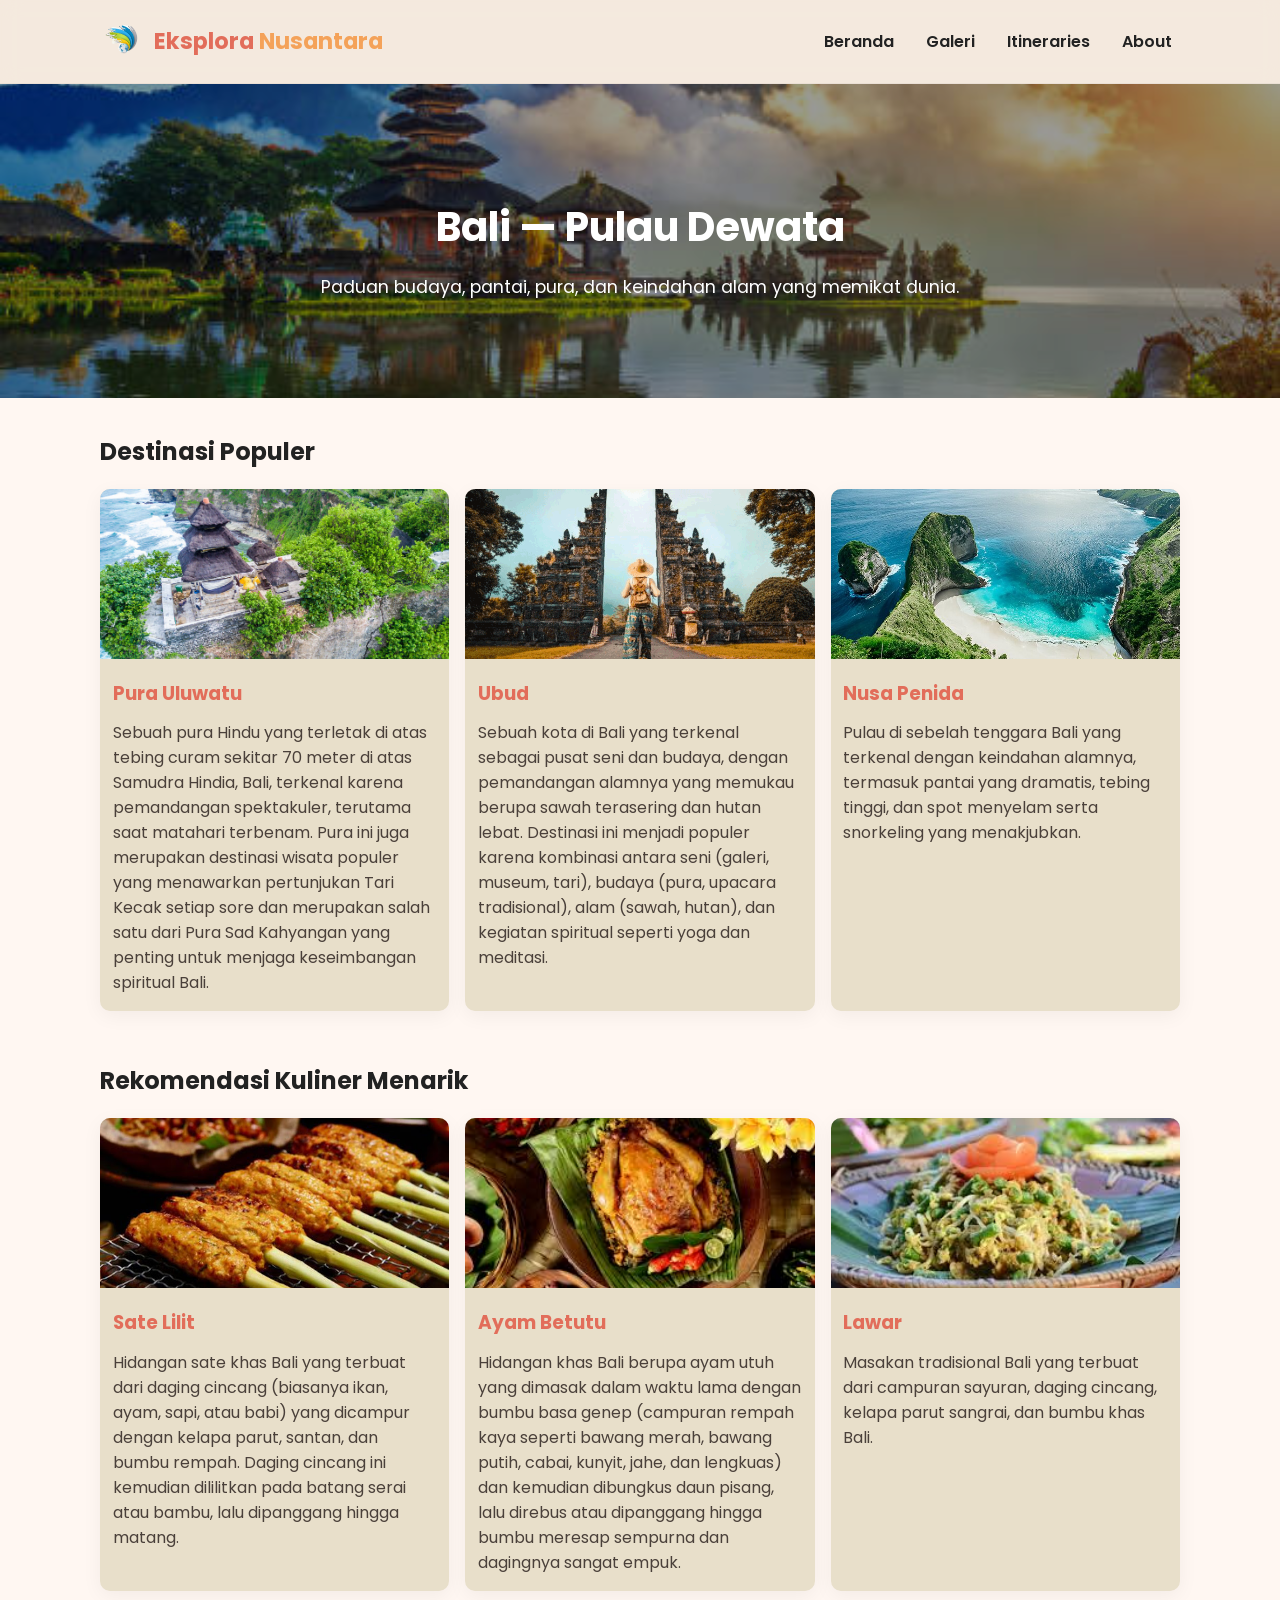
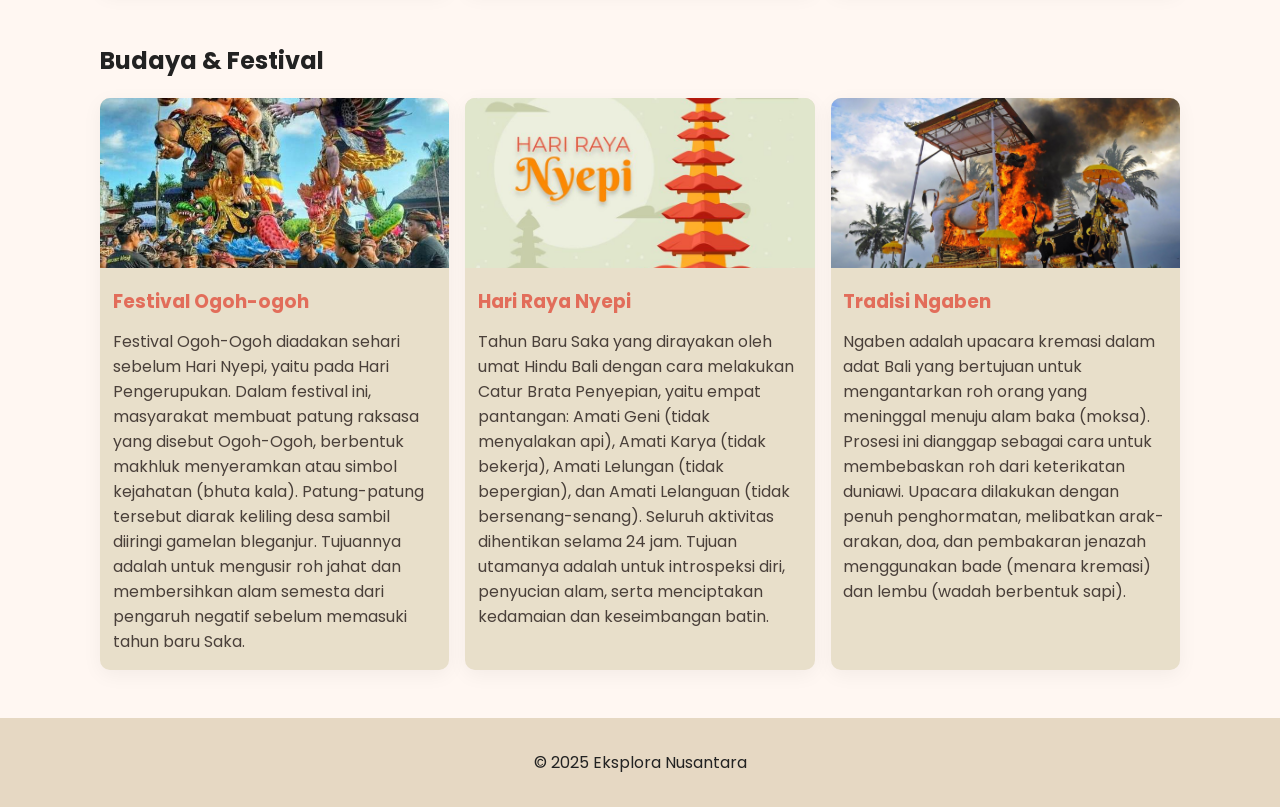
==== Balii.html @ f09ace67 "Add files via upload" ====
<!doctype html>
<html lang="id">
<head>
  <meta charset="utf-8" />
  <meta name="viewport" content="width=device-width,initial-scale=1" />
  <title>Bali — Eksplora Nusantara</title>
  <link rel="stylesheet" href="css bali.css">
</head>
<body>
  <header class="header">
    <div class="container header-flex">
      <div class="brand">
        <img src="logo eksploranusantara.png" alt="Logo Eksplora Nusantara" class="logo-img">
        <h1 class="logo-text">Eksplora <span>Nusantara</span></h1>
      </div>
      <nav class="main-nav">
        <ul class="nav">
          <li><a href="index.html">Beranda</a></li>
          <li><a href="galeri.html">Galeri</a></li>
          <li><a href="itineraries.html">Itineraries</a></li>
          <li><a href="about.html">About</a></li>
        </ul>
      </nav>
    </div>
  </header>

  <main>
    <section class="hero">
      <h1>Bali — Pulau Dewata</h1>
      <p>Paduan budaya, pantai, pura, dan keindahan alam yang memikat dunia.</p>
    </section>

    <section class="content container">
      <h2>Destinasi Populer</h2>
      <div class="cards">
        <article class="card">
          <img src="pura uluwatu.jpg" alt="Uluwatu">
          <h3>Pura Uluwatu</h3>
          <p> Sebuah pura Hindu yang terletak di atas tebing curam sekitar 70 meter di atas Samudra Hindia, Bali, terkenal karena pemandangan spektakuler, terutama saat matahari terbenam. Pura ini juga merupakan destinasi wisata populer yang menawarkan pertunjukan Tari Kecak setiap sore dan merupakan salah satu dari Pura Sad Kahyangan yang penting untuk menjaga keseimbangan spiritual Bali. </p>
        </article>
        <article class="card">
          <img src="ubud.png" alt="Ubud">
          <h3>Ubud</h3>
          <p>Sebuah kota di Bali yang terkenal sebagai pusat seni dan budaya, dengan pemandangan alamnya yang memukau berupa sawah terasering dan hutan lebat. Destinasi ini menjadi populer karena kombinasi antara seni (galeri, museum, tari), budaya (pura, upacara tradisional), alam (sawah, hutan), dan kegiatan spiritual seperti yoga dan meditasi. </p>
        </article>
        <article class="card">
          <img src="nusa penida.jpg" alt="nusa penida">
          <h3>Nusa Penida</h3>
          <p>Pulau di sebelah tenggara Bali yang terkenal dengan keindahan alamnya, termasuk pantai yang dramatis, tebing tinggi, dan spot menyelam serta snorkeling yang menakjubkan.</p>
        </article>
      </div>
    </section>

    <section class="content container">
      <h2>Rekomendasi Kuliner Menarik</h2>
      <div class="cards">
        <article class="card">
          <img src="sate lilit.jpg" alt="sate lilit">
          <h3>Sate Lilit</h3>
          <p> Hidangan sate khas Bali yang terbuat dari daging cincang (biasanya ikan, ayam, sapi, atau babi) yang dicampur dengan kelapa parut, santan, dan bumbu rempah. Daging cincang ini kemudian dililitkan pada batang serai atau bambu, lalu dipanggang hingga matang. </p>
        </article>
        <article class="card">
          <img src="ayam betutu.jpg" alt="Ayam Betutu">
          <h3>Ayam Betutu</h3>
          <p>Hidangan khas Bali berupa ayam utuh yang dimasak dalam waktu lama dengan bumbu basa genep (campuran rempah kaya seperti bawang merah, bawang putih, cabai, kunyit, jahe, dan lengkuas) dan kemudian dibungkus daun pisang, lalu direbus atau dipanggang hingga bumbu meresap sempurna dan dagingnya sangat empuk.</p>
        </article>
        <article class="card">
          <img src="lawar.jpg" alt="Lawar">
          <h3>Lawar</h3>
          <p>Masakan tradisional Bali yang terbuat dari campuran sayuran, daging cincang, kelapa parut sangrai, dan bumbu khas Bali. </p>
        </article>
    </section>

    <section class="content container">
      <h2>Budaya & Festival</h2>
      <div class="cards">
        <article class="card">
          <img src="festival ogoh.jpg" alt="Ogoh-ogoh">
          <h3>Festival Ogoh-ogoh</h3>
          <p> Festival Ogoh-Ogoh diadakan sehari sebelum Hari Nyepi, yaitu pada Hari Pengerupukan. Dalam festival ini, masyarakat membuat patung raksasa yang disebut Ogoh-Ogoh, berbentuk makhluk menyeramkan atau simbol kejahatan (bhuta kala). Patung-patung tersebut diarak keliling desa sambil diiringi gamelan bleganjur. Tujuannya adalah untuk mengusir roh jahat dan membersihkan alam semesta dari pengaruh negatif sebelum memasuki tahun baru Saka. </p>
        </article>
        <article class="card">
          <img src="nyepi.jpg" alt="Hari Raya Nyepi">
          <h3>Hari Raya Nyepi</h3>
          <p>Tahun Baru Saka yang dirayakan oleh umat Hindu Bali dengan cara melakukan Catur Brata Penyepian, yaitu empat pantangan: Amati Geni (tidak menyalakan api), Amati Karya (tidak bekerja), Amati Lelungan (tidak bepergian), dan Amati Lelanguan (tidak bersenang-senang). Seluruh aktivitas dihentikan selama 24 jam. Tujuan utamanya adalah untuk introspeksi diri, penyucian alam, serta menciptakan kedamaian dan keseimbangan batin. </p>
        </article>
        <article class="card">
          <img src="ngaben.jpg" alt="Ngaben">
          <h3>Tradisi Ngaben</h3>
          <p>Ngaben adalah upacara kremasi dalam adat Bali yang bertujuan untuk mengantarkan roh orang yang meninggal menuju alam baka (moksa). Prosesi ini dianggap sebagai cara untuk membebaskan roh dari keterikatan duniawi. Upacara dilakukan dengan penuh penghormatan, melibatkan arak-arakan, doa, dan pembakaran jenazah menggunakan bade (menara kremasi) dan lembu (wadah berbentuk sapi).</p>
        </article>
    </section>
  </main>

  <footer class="site-footer">
    <p>&copy; 2025 Eksplora Nusantara</p>
  </footer>
</body>
</html>
---- css bali.css ----
@import url('https://fonts.googleapis.com/css2?family=Poppins:wght@400;600;700&display=swap');

:root{
  --pink:#E26D5A;
  --krem:#F4A259;
  --abu:#4A403A;
  --bg:#FFF7F2;
}

body{
    font-family:"Poppins",sans-serif;
    background:var(--bg);color:#222;
    margin:0;
}
.container{
    max-width:1080px;margin:0 auto;
    padding:1rem;
}

.header{
    background:#e6d8c370;border-bottom:1px solid rgba(0,0,0,0.04);
    position:sticky;
    top:0;
    z-index:40;
    backdrop-filter: blur(10px);
}
.header-flex{
    display:flex;
    align-items:center;
    justify-content:space-between;
    padding:.8rem 1rem;
}
.brand{
    display:flex;
    align-items:center;
    gap:.6rem;
}
.logo-img{
    width:44px;
    height:44px;
    object-fit:contain;
}
.logo-text{
    color:var(--pink);
    font-size:1.4rem;
    font-weight:700;
    line-height:1;
}

.logo-text span{
    color:var(--krem);
}
.main-nav .nav{
    list-style:none;
    display:flex;
    gap:1rem;
}
.nav a{
    text-decoration:none;
    color:var(--muted);
    font-weight:600;
    padding:.35rem .5rem;
    border-radius:8px;
    transition:.3s;
}
.nav a:hover{
    background:linear-gradient(90deg,var(--pink),var(--krem));color:#fff;
    transform:translateY(-2px);
}

.hero{
  background:url(bali.jpg) center/cover no-repeat;
  text-align:center;
  padding:5rem 1rem;
  color:#fff;
  background-blend-mode:multiply;
  background-color:rgba(0,0,0,0.4);
}
.hero h1{
    font-size:2.5rem;
    margin-bottom:0.5rem;
}
.hero p{
    font-size:1.1rem;
}

.cards{
    display:grid;
    grid-template-columns:repeat(auto-fit,minmax(260px,1fr));
    gap:1rem;
    margin-top:1rem;
}
.card{
    background:#E8DFCA;
    border-radius:10px;
    box-shadow:0 5px 20px rgba(0,0,0,0.05);transition:.3s;
    overflow:hidden;
}
.card img{
    width:100%;
    height:170px;
    object-fit:cover;
}

.card:hover{
    transform:translateY(-8px);
    box-shadow:0 8px 24px rgba(0,0,0,0.15);
}
.card h3{
    margin:.8rem;
    color:var(--pink);
}
.card p{
    margin:0 .8rem 1rem;
    color:var(--abu);
}

/* Footer */
.site-footer{background:#E6D8C3;text-align:center;padding:1rem;margin-top:2rem}
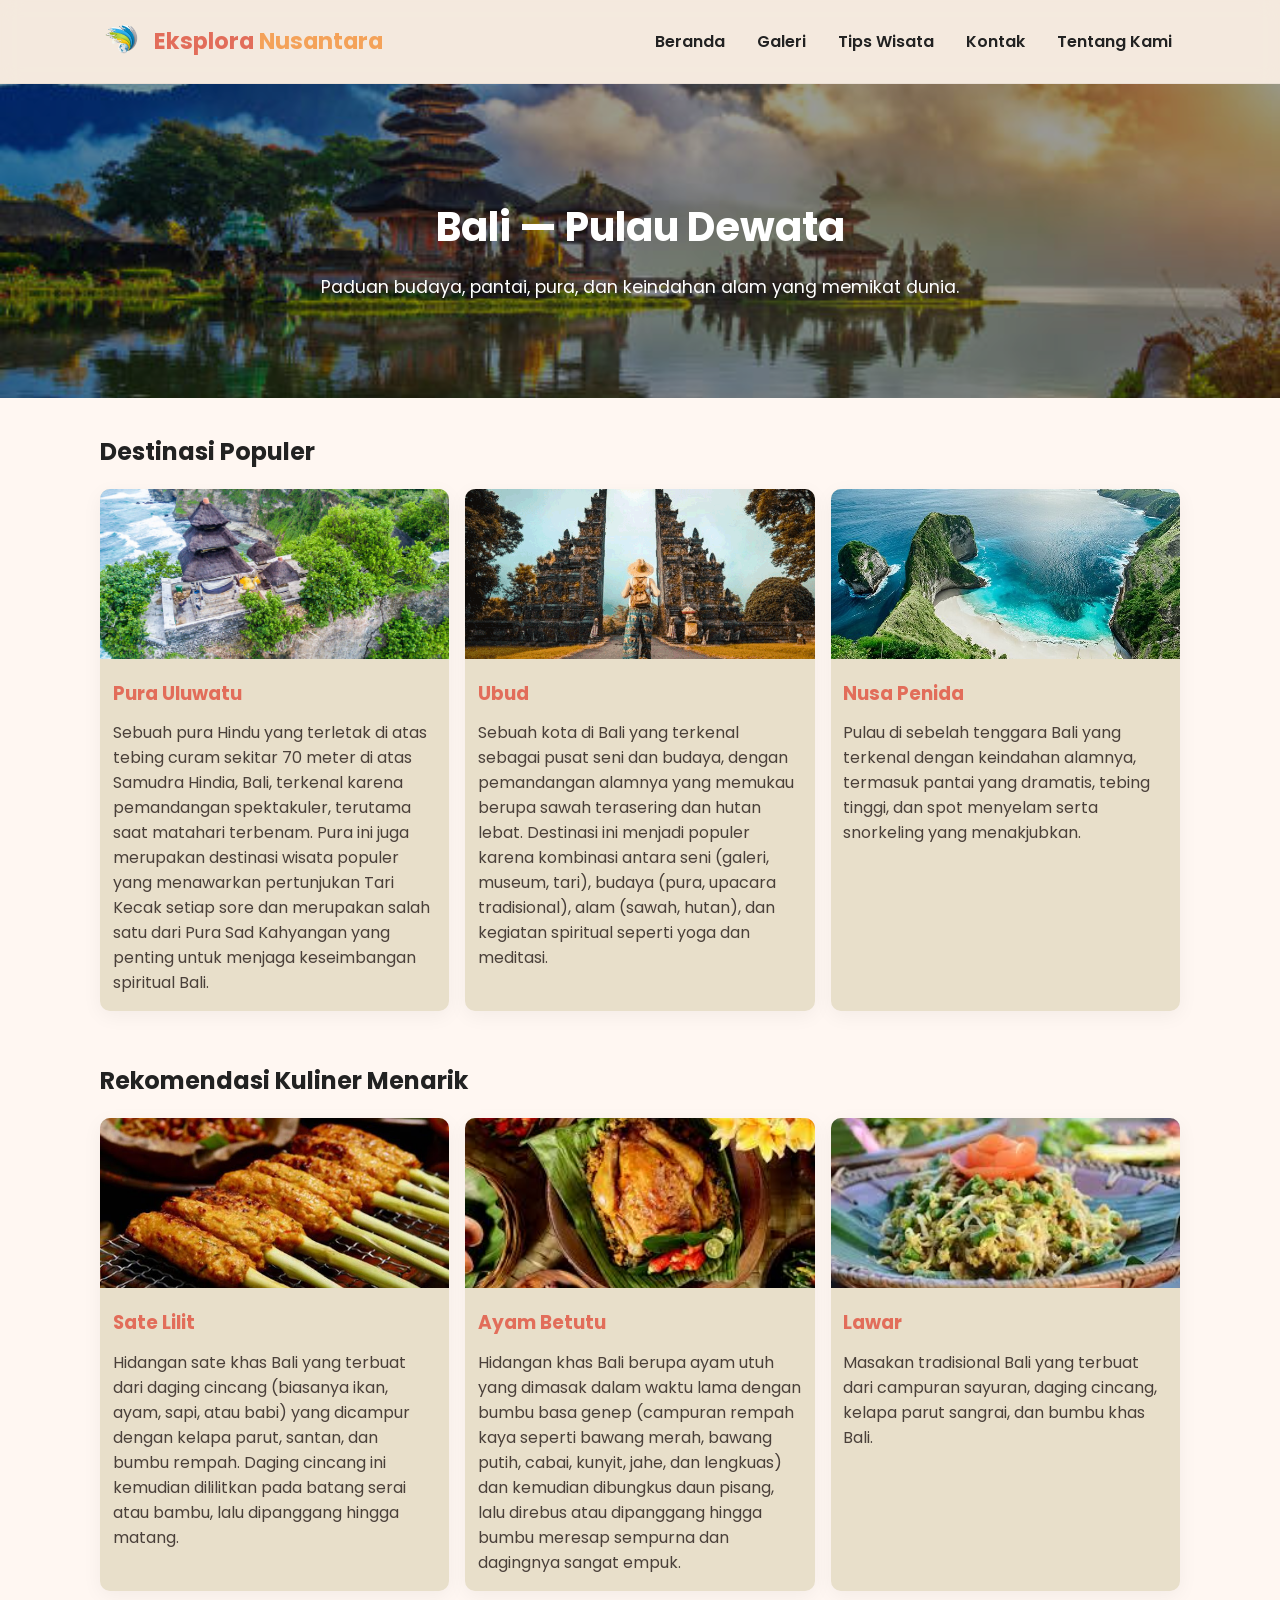
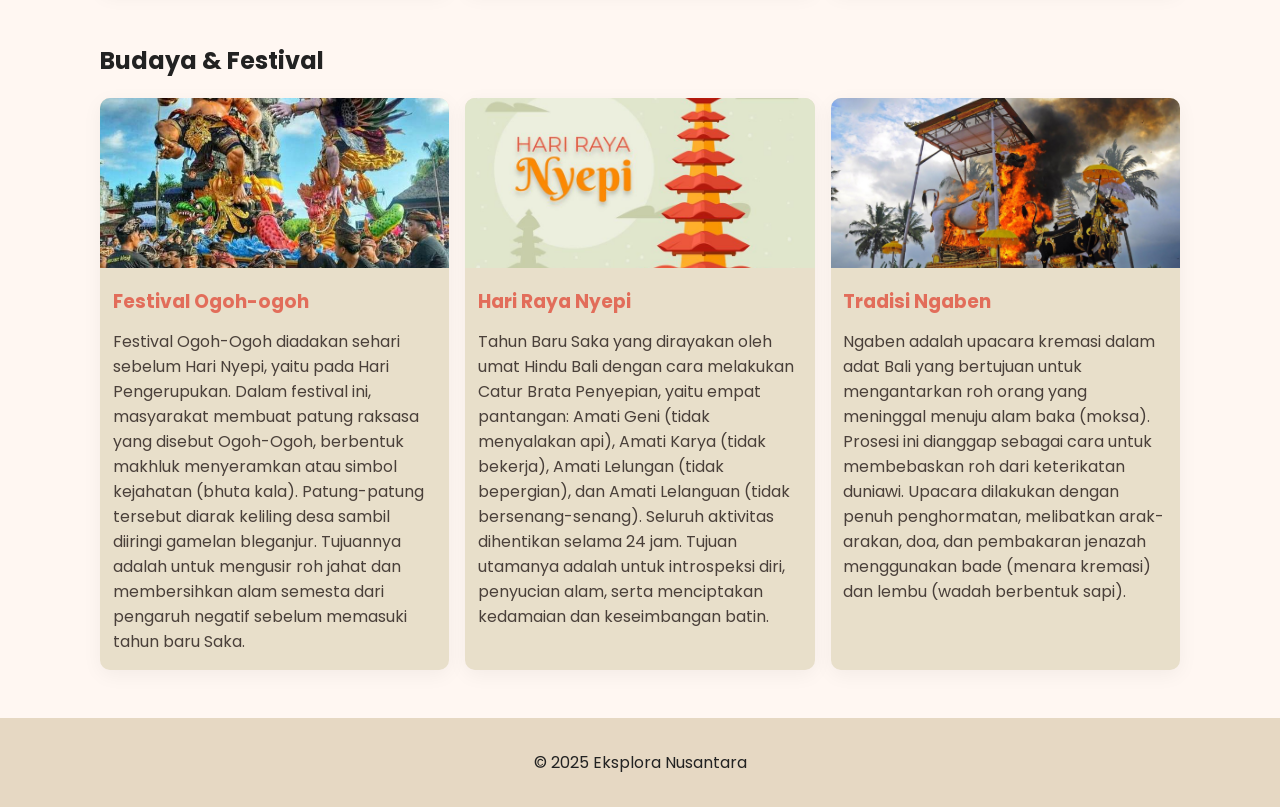
==== commit f0d046c8: "Add files via upload" ====
--- a/Balii.html
+++ b/Balii.html
@@ -16,9 +16,10 @@
       <nav class="main-nav">
         <ul class="nav">
           <li><a href="index.html">Beranda</a></li>
-          <li><a href="galeri.html">Galeri</a></li>
-          <li><a href="itineraries.html">Itineraries</a></li>
-          <li><a href="about.html">About</a></li>
+          <li><a href="gallery.html">Galeri</a></li>
+          <li><a href="tipswisata.html">Tips Wisata</a></li>
+          <li><a href="Kontak.html">Kontak</a></li>
+          <li><a href="tentangkami.html">Tentang Kami</a></li>
         </ul>
       </nav>
     </div>
